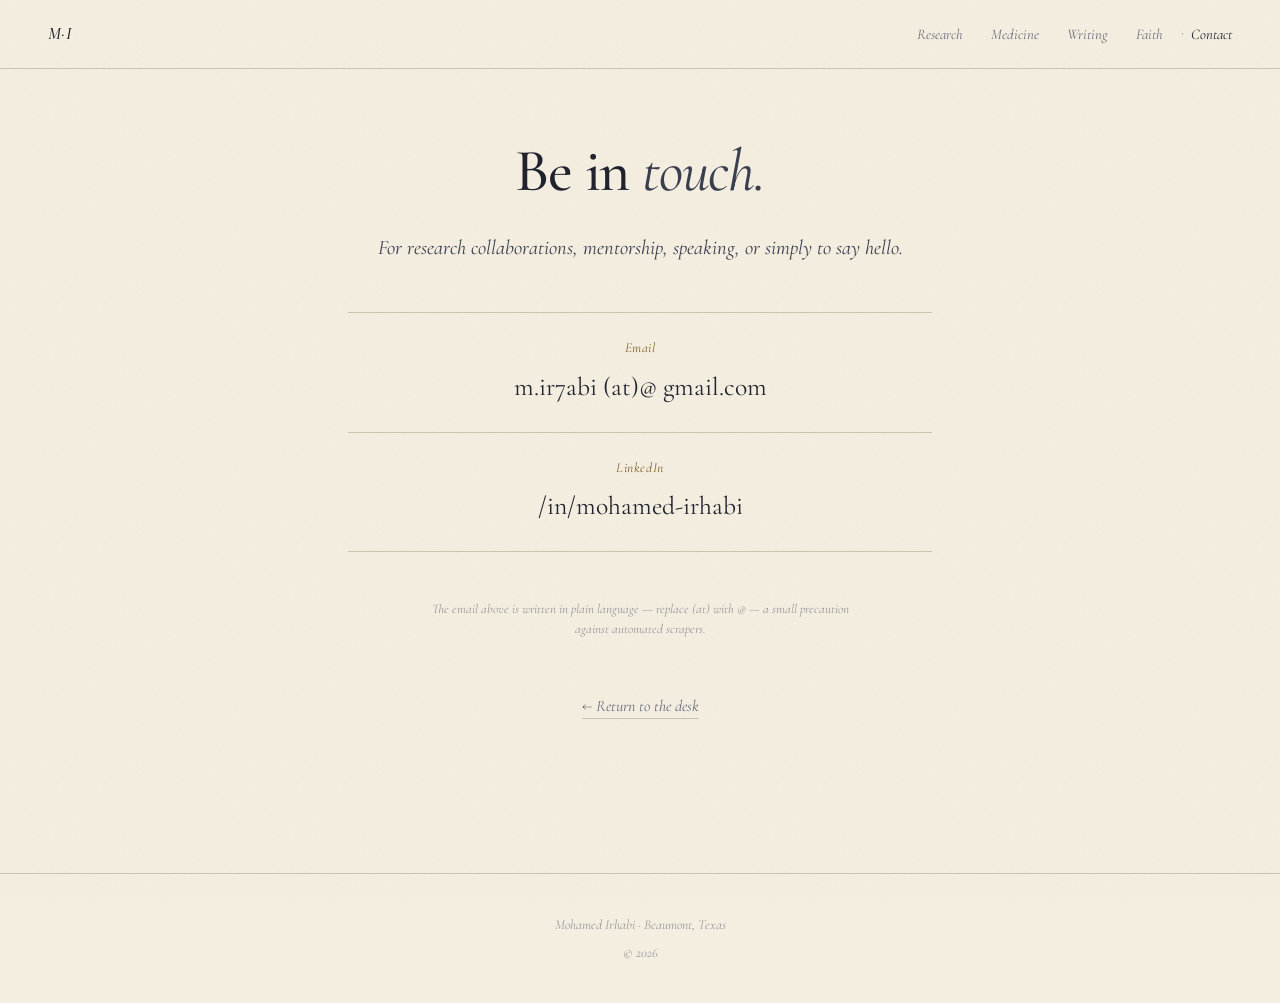
==== contact.html @ 56d87dc5 "Add files via upload" ====
<!DOCTYPE html>
<html lang="en">
<head>
  <meta charset="UTF-8" />
  <meta name="viewport" content="width=device-width, initial-scale=1.0" />
  <title>Contact — Mohamed Irhabi</title>

  <link rel="preconnect" href="https://fonts.googleapis.com">
  <link rel="preconnect" href="https://fonts.gstatic.com" crossorigin>
  <link href="https://fonts.googleapis.com/css2?family=Cormorant+Garamond:ital,wght@0,300;0,400;0,500;0,600;1,300;1,400;1,500&family=Inter+Tight:wght@300;400;500&display=swap" rel="stylesheet">

  <link rel="stylesheet" href="styles.css" />
</head>
<body class="page-interior">

  <div class="grain" aria-hidden="true"></div>

  <header class="masthead">
    <a href="index.html" class="masthead__brand">M·I</a>
    <nav>
      <ul class="masthead__nav">
        <li><a href="research.html">Research</a></li>
        <li><a href="medicine.html">Medicine</a></li>
        <li><a href="writing.html">Writing</a></li>
        <li><a href="faith.html">Faith</a></li>
        <li><a href="contact.html" class="is-current">Contact</a></li>
      </ul>
    </nav>
  </header>

  <main class="spread contact-spread">

    <div class="spread__head">
      <h1 class="spread__title">Be in <em>touch.</em></h1>
    </div>

    <p class="spread__lead">
      For research collaborations, mentorship, speaking, or simply to say hello.
    </p>

    <ul class="contact__items">
      <li>
        <span class="label">Email</span>
        <span class="value">m.ir7abi <span aria-hidden="true">(at)</span><span class="visually-hidden">@</span> gmail.com</span>
      </li>
      <li>
        <a href="https://www.linkedin.com/in/mohamed-irhabi/" target="_blank" rel="noopener">
          <span class="label">LinkedIn</span>
          <span class="value">/in/mohamed-irhabi</span>
        </a>
      </li>
    </ul>

    <p class="contact__note">
      The email above is written in plain language &mdash; replace <em>(at)</em> with <em>@</em> &mdash; a small precaution against automated scrapers.
    </p>

    <p class="return"><a href="index.html">← Return to the desk</a></p>

  </main>

  <footer class="colophon">
    <p>Mohamed Irhabi · Beaumont, Texas</p>
    <p>&copy; <span id="year"></span></p>
  </footer>

  <script src="script.js"></script>
</body>
</html>
---- styles.css ----
/* =========================================================
   MOHAMED IRHABI — PERSONAL SITE
   "The Reading Room" — manuscript-page aesthetic
   ========================================================= */

:root {
  --paper:        #f4eee0;   /* warm cream */
  --paper-deep:   #ece4d2;
  --paper-soft:   #faf6ec;
  --ink:          #20232e;   /* deep ink, never pure black */
  --ink-soft:     #3a3f4f;
  --ink-mute:     #6a6e7c;
  --ink-light:    #98989e;
  --gold:         #a78435;   /* aged-gold accent */
  --gold-deep:    #806328;
  --rule:         #cdc4ae;

  --serif: "Cormorant Garamond", "Iowan Old Style", Georgia, serif;
  --sans:  "Inter Tight", -apple-system, BlinkMacSystemFont, sans-serif;

  --gutter: clamp(1.25rem, 4vw, 3rem);
  --max:    1240px;
}

* { box-sizing: border-box; margin: 0; padding: 0; }
html { scroll-behavior: smooth; }

body {
  font-family: var(--sans);
  font-weight: 400;
  background: var(--paper);
  color: var(--ink);
  line-height: 1.6;
  -webkit-font-smoothing: antialiased;
  -moz-osx-font-smoothing: grayscale;
  min-height: 100vh;
  overflow-x: hidden;
}

/* Subtle grain — gives the cream paper a real-paper texture */
.grain {
  position: fixed;
  inset: 0;
  pointer-events: none;
  z-index: 1000;
  opacity: 0.07;
  mix-blend-mode: multiply;
  background-image: url("data:image/svg+xml;utf8,<svg xmlns='http://www.w3.org/2000/svg' width='240' height='240'><filter id='n'><feTurbulence baseFrequency='0.85' numOctaves='2' stitchTiles='stitch'/></filter><rect width='240' height='240' filter='url(%23n)' opacity='0.55'/></svg>");
}

::selection {
  background: var(--gold);
  color: var(--paper-soft);
}

/* =========================================================
   LANDING PAGE — THE DESK
   ========================================================= */

.page-landing {
  display: flex;
  align-items: center;
  justify-content: center;
}

.desk {
  width: 100%;
  min-height: 100vh;
  max-width: var(--max);
  padding: clamp(2rem, 5vh, 4rem) var(--gutter);
  display: grid;
  grid-template-rows: auto 1fr auto;
  gap: clamp(2rem, 5vh, 4rem);
  position: relative;
}

/* Decorative corner ornaments — like an engraving border */
.desk::before,
.desk::after {
  content: "";
  position: absolute;
  width: 40px;
  height: 40px;
  border: 1px solid var(--rule);
  pointer-events: none;
}
.desk::before {
  top: 1.5rem; left: 1.5rem;
  border-right: none; border-bottom: none;
}
.desk::after {
  bottom: 1.5rem; right: 1.5rem;
  border-left: none; border-top: none;
}

/* Plaque (top inscription) */
.plaque {
  text-align: center;
  animation: fadeUp 1s 0.1s both;
}

.plaque__name {
  font-family: var(--serif);
  font-weight: 400;
  font-size: clamp(2.5rem, 6vw, 4.5rem);
  line-height: 1;
  letter-spacing: -0.015em;
  color: var(--ink);
  display: inline-flex;
  flex-wrap: wrap;
  gap: 0.4em;
  justify-content: center;
}

.plaque__italic {
  font-style: italic;
  color: var(--ink-soft);
}

.plaque__sub {
  margin-top: 1rem;
  font-family: var(--serif);
  font-style: italic;
  font-size: clamp(0.95rem, 1.2vw, 1.05rem);
  color: var(--ink-mute);
  letter-spacing: 0.02em;
}

/* Objects grid */
.objects {
  display: grid;
  grid-template-columns: repeat(2, 1fr);
  gap: clamp(1.5rem, 4vw, 3rem);
  align-items: center;
  align-content: center;
  justify-items: center;
  max-width: 900px;
  margin: 0 auto;
  width: 100%;
}

@media (min-width: 900px) {
  .objects {
    grid-template-columns: repeat(4, 1fr);
    gap: clamp(1rem, 3vw, 2.5rem);
  }
}

.object {
  display: flex;
  flex-direction: column;
  align-items: center;
  gap: 1rem;
  padding: 1.25rem 0.5rem;
  text-decoration: none;
  color: var(--ink-soft);
  position: relative;
  transition: transform 0.5s cubic-bezier(0.2, 0.7, 0.2, 1), color 0.4s ease;
  cursor: pointer;
  width: 100%;
  max-width: 220px;
  animation: fadeUp 1s both;
}

/* Stagger object reveals */
.object:nth-child(1) { animation-delay: 0.3s; }
.object:nth-child(2) { animation-delay: 0.5s; }
.object:nth-child(3) { animation-delay: 0.7s; }
.object:nth-child(4) { animation-delay: 0.9s; }

/* SVG sizing */
.object svg {
  width: 100%;
  max-width: 160px;
  height: auto;
  aspect-ratio: 1;
  color: var(--ink-soft);
  transition: color 0.4s ease, transform 0.6s cubic-bezier(0.2, 0.7, 0.2, 1);
}

/* Hover state — lifts gently, ink darkens, label saturates */
.object:hover {
  color: var(--ink);
  transform: translateY(-6px);
}

.object:hover svg {
  color: var(--gold-deep);
}

/* Slight tilt rotation on each object — lived-in feel */
.object--stethoscope svg { transform: rotate(-4deg); }
.object--microscope svg  { transform: rotate( 2deg); }
.object--journal svg     { transform: rotate(-1deg); }
.object--beads svg       { transform: rotate( 3deg); }

.object:hover svg {
  transform: rotate(0deg) scale(1.04);
}

/* Label */
.object__label {
  display: flex;
  flex-direction: column;
  align-items: center;
  gap: 0.35rem;
  text-align: center;
}

.object__roman {
  font-family: var(--serif);
  font-style: italic;
  font-size: 0.78rem;
  color: var(--gold-deep);
  letter-spacing: 0.08em;
  opacity: 0.75;
  transition: opacity 0.3s ease;
}

.object__name {
  font-family: var(--serif);
  font-weight: 500;
  font-size: clamp(0.95rem, 1.15vw, 1.1rem);
  letter-spacing: 0.02em;
  position: relative;
  padding-bottom: 4px;
  white-space: nowrap;
}

.object__name::after {
  content: "";
  position: absolute;
  bottom: 0;
  left: 50%;
  width: 0;
  height: 1px;
  background: var(--gold);
  transition: width 0.4s ease, left 0.4s ease;
}

.object:hover .object__name::after {
  width: 80%;
  left: 10%;
}

.object:hover .object__roman { opacity: 1; }

/* Instruction footer */
.instruction {
  text-align: center;
  font-family: var(--serif);
  font-style: italic;
  font-size: 0.88rem;
  color: var(--ink-light);
  letter-spacing: 0.02em;
  animation: fadeUp 1s 1.3s both;
}

@keyframes fadeUp {
  from { opacity: 0; transform: translateY(20px); }
  to   { opacity: 1; transform: translateY(0); }
}

/* =========================================================
   INTERIOR PAGES — shared styles
   ========================================================= */

.page-interior {
  padding: 0;
}

/* Header that persists on every interior page */
.masthead {
  position: sticky;
  top: 0;
  z-index: 50;
  display: flex;
  justify-content: space-between;
  align-items: center;
  padding: 1.25rem var(--gutter);
  background: color-mix(in srgb, var(--paper) 92%, transparent);
  backdrop-filter: blur(10px);
  -webkit-backdrop-filter: blur(10px);
  border-bottom: 1px solid var(--rule);
}

.masthead__brand {
  font-family: var(--serif);
  font-style: italic;
  font-size: 1.1rem;
  font-weight: 500;
  color: var(--ink);
  text-decoration: none;
  letter-spacing: 0.02em;
}

.masthead__brand:hover { color: var(--gold-deep); }

.masthead__nav {
  display: flex;
  gap: 1.75rem;
  list-style: none;
}

.masthead__nav a {
  font-family: var(--serif);
  font-style: italic;
  font-size: 0.92rem;
  color: var(--ink-mute);
  text-decoration: none;
  position: relative;
  transition: color 0.2s ease;
}

.masthead__nav a:hover,
.masthead__nav a.is-current {
  color: var(--ink);
}

.masthead__nav a.is-current::before {
  content: "·";
  position: absolute;
  left: -10px;
  color: var(--gold);
}

@media (max-width: 700px) {
  .masthead__nav {
    gap: 0.85rem;
  }
  .masthead__nav a { font-size: 0.82rem; }
}

/* Section wrapper */
.spread {
  max-width: 880px;
  margin: 0 auto;
  padding: clamp(3rem, 8vh, 6rem) var(--gutter) clamp(4rem, 10vh, 7rem);
}

.spread__head {
  margin-bottom: clamp(2.5rem, 5vh, 4rem);
  padding-bottom: 1.5rem;
  border-bottom: 1px solid var(--rule);
  display: flex;
  align-items: baseline;
  gap: 1rem;
  flex-wrap: wrap;
}

.spread__roman {
  font-family: var(--serif);
  font-style: italic;
  font-size: 1.1rem;
  color: var(--gold-deep);
}

.spread__title {
  font-family: var(--serif);
  font-weight: 500;
  font-size: clamp(2.25rem, 5vw, 3.75rem);
  line-height: 1;
  letter-spacing: -0.02em;
}

.spread__title em {
  font-weight: 400;
  font-style: italic;
  color: var(--ink-soft);
}

.spread__lead {
  font-family: var(--serif);
  font-style: italic;
  font-size: clamp(1.1rem, 1.6vw, 1.35rem);
  line-height: 1.5;
  color: var(--ink-soft);
  max-width: 38rem;
  margin-bottom: clamp(2.5rem, 5vh, 4rem);
}

/* Entry — the core unit on interior pages */
.entry {
  padding: 1.75rem 0;
  border-bottom: 1px solid var(--rule);
  display: grid;
  grid-template-columns: 1fr;
  gap: 0.6rem;
}

@media (min-width: 700px) {
  .entry {
    grid-template-columns: 6.5rem 1fr;
    gap: 2.5rem;
    align-items: baseline;
  }
}

.entry__year {
  font-family: var(--serif);
  font-style: italic;
  font-size: 0.95rem;
  color: var(--gold-deep);
  letter-spacing: 0.02em;
}

.entry__body h3 {
  font-family: var(--serif);
  font-weight: 500;
  font-size: clamp(1.15rem, 1.5vw, 1.4rem);
  line-height: 1.3;
  margin-bottom: 0.35rem;
}

.entry__body h3 em {
  font-style: italic;
  font-weight: 400;
}

.entry__meta {
  font-family: var(--serif);
  font-style: italic;
  font-size: 0.9rem;
  color: var(--ink-mute);
  margin-bottom: 0.5rem;
}

.entry__body p {
  font-size: 0.92rem;
  line-height: 1.6;
  color: var(--ink-soft);
}

.entry__body a {
  color: var(--gold-deep);
  text-decoration: none;
  border-bottom: 1px solid var(--rule);
  transition: border-color 0.2s ease;
}

.entry__body a:hover { border-bottom-color: var(--gold); }

.entry--featured .entry__body h3 { color: var(--gold-deep); }

/* Sub-section divider */
.spread__sub {
  margin-top: clamp(3rem, 6vh, 5rem);
  margin-bottom: 2rem;
  padding-bottom: 0.75rem;
  border-bottom: 1px solid var(--rule);
}

.spread__sub h2 {
  font-family: var(--serif);
  font-weight: 500;
  font-size: clamp(1.4rem, 2.2vw, 1.85rem);
  letter-spacing: -0.01em;
}

.spread__sub h2 em {
  font-style: italic;
  font-weight: 400;
  color: var(--ink-soft);
}

/* Pull quote */
.pullquote {
  margin: 4rem auto;
  max-width: 32rem;
  text-align: center;
  position: relative;
  padding: 1.5rem 0;
}

.pullquote::before,
.pullquote::after {
  content: "";
  position: absolute;
  left: 50%;
  width: 50px;
  height: 1px;
  background: var(--gold);
  transform: translateX(-50%);
}

.pullquote::before { top: 0; }
.pullquote::after  { bottom: 0; }

.pullquote p {
  font-family: var(--serif);
  font-style: italic;
  font-size: clamp(1.3rem, 2.4vw, 1.8rem);
  line-height: 1.35;
  color: var(--ink);
}

.pullquote cite {
  font-family: var(--serif);
  font-style: italic;
  font-size: 0.85rem;
  color: var(--ink-mute);
  margin-top: 0.75rem;
  display: inline-block;
}

/* List of links (press, pubs etc.) */
.list-clean {
  list-style: none;
  border-top: 1px solid var(--rule);
}

.list-clean li {
  border-bottom: 1px solid var(--rule);
}

.list-clean a {
  display: grid;
  grid-template-columns: 1fr;
  gap: 0.4rem;
  padding: 1.25rem 0.5rem;
  text-decoration: none;
  color: var(--ink);
  transition: padding 0.3s ease, background 0.2s ease;
  position: relative;
}

@media (min-width: 700px) {
  .list-clean a {
    grid-template-columns: 12rem 1fr 5rem;
    gap: 2rem;
    align-items: baseline;
  }
}

.list-clean a:hover {
  background: var(--paper-soft);
  padding-left: 1rem;
}

.list-clean__outlet {
  font-family: var(--serif);
  font-style: italic;
  font-size: 0.88rem;
  color: var(--gold-deep);
}

.list-clean__head {
  font-family: var(--serif);
  font-weight: 500;
  font-size: clamp(1rem, 1.3vw, 1.15rem);
  line-height: 1.35;
}

.list-clean__date {
  font-family: var(--serif);
  font-style: italic;
  font-size: 0.85rem;
  color: var(--ink-mute);
}

.list-clean a::after {
  content: "↗";
  position: absolute;
  right: 0.5rem;
  top: 1.25rem;
  color: var(--ink-light);
  transition: color 0.2s ease, transform 0.2s ease;
}

@media (min-width: 700px) {
  .list-clean a::after {
    position: static;
    margin-left: auto;
  }
}

.list-clean a:hover::after {
  color: var(--gold);
  transform: translate(2px, -2px);
}

/* Back-to-desk link */
.return {
  margin-top: clamp(3rem, 6vh, 5rem);
  text-align: center;
  font-family: var(--serif);
  font-style: italic;
  font-size: 1rem;
}

.return a {
  color: var(--ink-mute);
  text-decoration: none;
  border-bottom: 1px solid var(--rule);
  padding-bottom: 2px;
  transition: color 0.2s ease, border-color 0.2s ease;
}

.return a:hover {
  color: var(--gold-deep);
  border-bottom-color: var(--gold);
}

/* Page foot inscription */
.colophon {
  text-align: center;
  padding: 2.5rem var(--gutter);
  border-top: 1px solid var(--rule);
  font-family: var(--serif);
  font-style: italic;
  font-size: 0.85rem;
  color: var(--ink-light);
  margin-top: 4rem;
}

.colophon p + p { margin-top: 0.35rem; }

/* =========================================================
   CONTACT PAGE — special layout
   ========================================================= */

.contact-spread {
  max-width: 680px;
  text-align: center;
}

.contact-spread .spread__head {
  justify-content: center;
  border-bottom: none;
  padding-bottom: 0;
  margin-bottom: 2rem;
}

.contact__items {
  list-style: none;
  margin-top: 3rem;
  border-top: 1px solid var(--rule);
}

.contact__items li {
  border-bottom: 1px solid var(--rule);
  padding: 1.5rem 0;
}

.contact__items .label {
  display: block;
  font-family: var(--serif);
  font-style: italic;
  font-size: 0.85rem;
  color: var(--gold-deep);
  margin-bottom: 0.5rem;
  letter-spacing: 0.04em;
}

.contact__items .value {
  font-family: var(--serif);
  font-size: clamp(1.2rem, 2vw, 1.6rem);
  color: var(--ink);
}

.contact__items a {
  color: inherit;
  text-decoration: none;
  border-bottom: 1px solid transparent;
  transition: border-color 0.2s ease, color 0.2s ease;
}

.contact__items a:hover {
  color: var(--gold-deep);
  border-bottom-color: var(--gold);
}

.contact__note {
  margin-top: 3rem;
  font-family: var(--serif);
  font-style: italic;
  font-size: 0.82rem;
  color: var(--ink-light);
  line-height: 1.5;
  max-width: 28rem;
  margin-left: auto;
  margin-right: auto;
}

/* Reduce motion */
@media (prefers-reduced-motion: reduce) {
  *, *::before, *::after {
    animation-duration: 0.01ms !important;
    transition-duration: 0.01ms !important;
  }
  html { scroll-behavior: auto; }
}
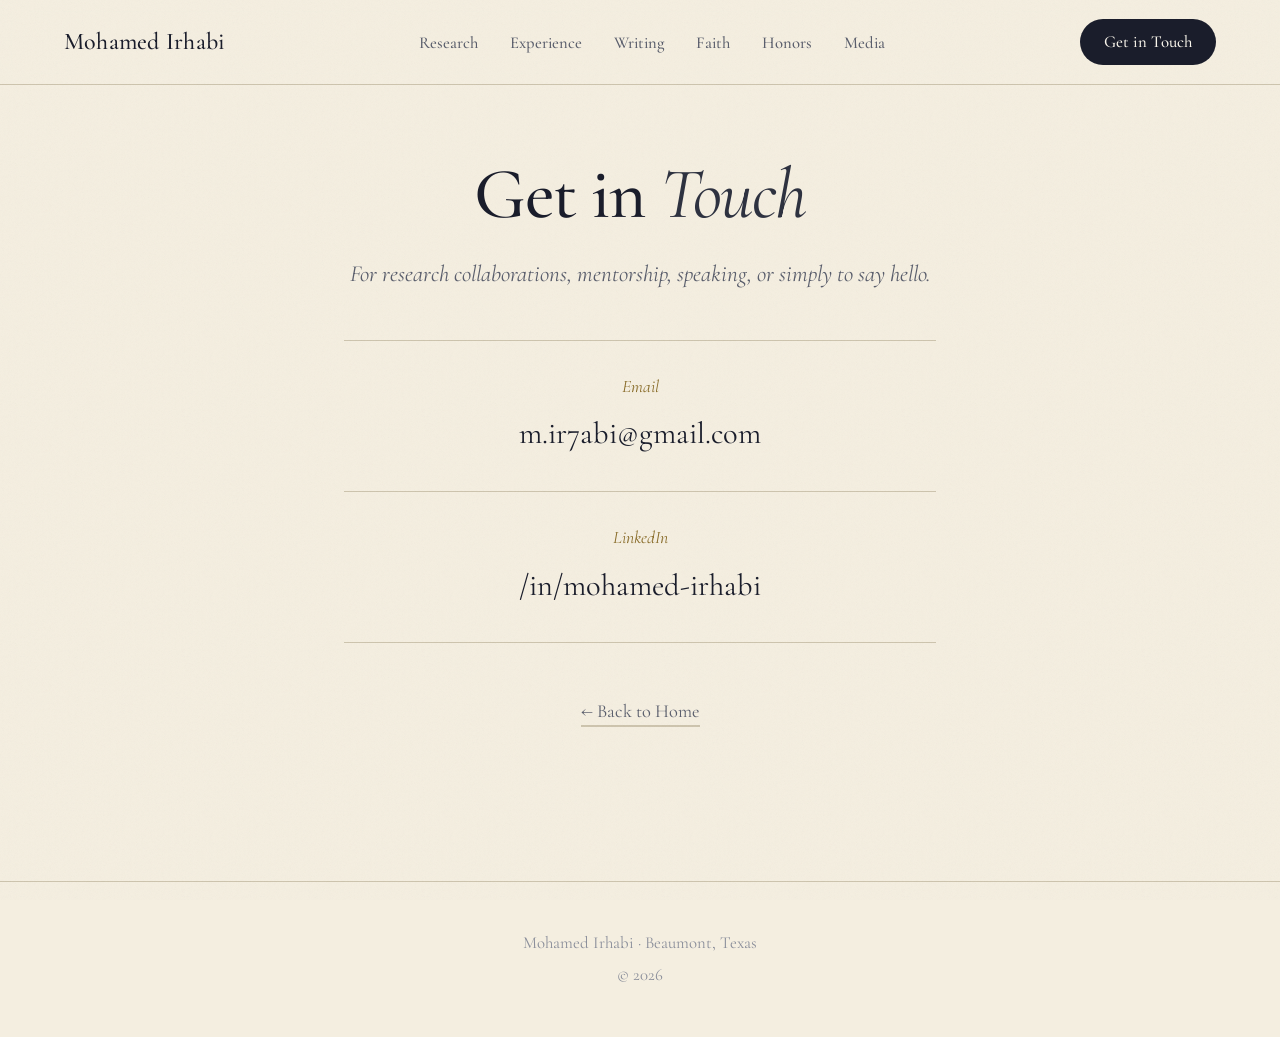
==== commit 0bc25f2d: "Add files via upload" ====
--- a/contact.html
+++ b/contact.html
@@ -1,37 +1,43 @@
 <!DOCTYPE html>
 <html lang="en">
 <head>
+  <!-- Google tag (gtag.js) -->
+  <script async src="https://www.googletagmanager.com/gtag/js?id=G-EGNEGYCS93"></script>
+  <script>
+    window.dataLayer = window.dataLayer || [];
+    function gtag(){dataLayer.push(arguments);}
+    gtag('js', new Date());
+    gtag('config', 'G-EGNEGYCS93');
+  </script>
   <meta charset="UTF-8" />
   <meta name="viewport" content="width=device-width, initial-scale=1.0" />
   <title>Contact — Mohamed Irhabi</title>
-
   <link rel="preconnect" href="https://fonts.googleapis.com">
   <link rel="preconnect" href="https://fonts.gstatic.com" crossorigin>
   <link href="https://fonts.googleapis.com/css2?family=Cormorant+Garamond:ital,wght@0,300;0,400;0,500;0,600;1,300;1,400;1,500&family=Inter+Tight:wght@300;400;500&display=swap" rel="stylesheet">
-
   <link rel="stylesheet" href="styles.css" />
 </head>
 <body class="page-interior">
-
   <div class="grain" aria-hidden="true"></div>
 
   <header class="masthead">
-    <a href="index.html" class="masthead__brand">M·I</a>
+    <a href="index.html" class="masthead__brand">Mohamed Irhabi</a>
     <nav>
       <ul class="masthead__nav">
         <li><a href="research.html">Research</a></li>
-        <li><a href="medicine.html">Medicine</a></li>
+        <li><a href="medicine.html">Experience</a></li>
         <li><a href="writing.html">Writing</a></li>
         <li><a href="faith.html">Faith</a></li>
-        <li><a href="contact.html" class="is-current">Contact</a></li>
+        <li><a href="honors.html">Honors</a></li>
+        <li><a href="media.html">Media</a></li>
       </ul>
     </nav>
+    <a href="contact.html" class="masthead__cta is-current">Get in Touch</a>
   </header>
 
   <main class="spread contact-spread">
-
     <div class="spread__head">
-      <h1 class="spread__title">Be in <em>touch.</em></h1>
+      <h1 class="spread__title">Get in <em>Touch</em></h1>
     </div>
 
     <p class="spread__lead">
@@ -40,8 +46,10 @@
 
     <ul class="contact__items">
       <li>
-        <span class="label">Email</span>
-        <span class="value">m.ir7abi <span aria-hidden="true">(at)</span><span class="visually-hidden">@</span> gmail.com</span>
+        <a href="mailto:m.ir7abi@gmail.com">
+          <span class="label">Email</span>
+          <span class="value">m.ir7abi@gmail.com</span>
+        </a>
       </li>
       <li>
         <a href="https://www.linkedin.com/in/mohamed-irhabi/" target="_blank" rel="noopener">
@@ -51,19 +59,13 @@
       </li>
     </ul>
 
-    <p class="contact__note">
-      The email above is written in plain language &mdash; replace <em>(at)</em> with <em>@</em> &mdash; a small precaution against automated scrapers.
-    </p>
-
-    <p class="return"><a href="index.html">← Return to the desk</a></p>
-
+    <p class="return"><a href="index.html">← Back to Home</a></p>
   </main>
 
   <footer class="colophon">
     <p>Mohamed Irhabi · Beaumont, Texas</p>
     <p>&copy; <span id="year"></span></p>
   </footer>
-
   <script src="script.js"></script>
 </body>
 </html>
--- a/styles.css
+++ b/styles.css
@@ -1,28 +1,28 @@
 /* =========================================================
-   MOHAMED IRHABI — PERSONAL SITE
-   "The Reading Room" — manuscript-page aesthetic
+   MOHAMED IRHABI — PERSONAL SITE (REDESIGN)
+   Warm manuscript aesthetic — bolder, bigger, interactive
    ========================================================= */
 
 :root {
-  --paper:        #f4eee0;   /* warm cream */
+  --paper:        #f4eee0;
   --paper-deep:   #ece4d2;
   --paper-soft:   #faf6ec;
-  --ink:          #20232e;   /* deep ink, never pure black */
-  --ink-soft:     #3a3f4f;
-  --ink-mute:     #6a6e7c;
-  --ink-light:    #98989e;
-  --gold:         #a78435;   /* aged-gold accent */
-  --gold-deep:    #806328;
+  --ink:          #1a1d2b;
+  --ink-soft:     #2e3240;
+  --ink-mute:     #5a5e6c;
+  --ink-light:    #8a8e9a;
+  --gold:         #a78435;
+  --gold-deep:    #8a6d2a;
+  --gold-glow:    rgba(167, 132, 53, 0.12);
   --rule:         #cdc4ae;
 
-  --serif: "Cormorant Garamond", "Iowan Old Style", Georgia, serif;
-  --sans:  "Inter Tight", -apple-system, BlinkMacSystemFont, sans-serif;
-
-  --gutter: clamp(1.25rem, 4vw, 3rem);
-  --max:    1240px;
-}
-
-* { box-sizing: border-box; margin: 0; padding: 0; }
+  --serif: "Cormorant Garamond", Georgia, serif;
+  --sans:  "Inter Tight", -apple-system, sans-serif;
+  --gutter: clamp(1.5rem, 5vw, 4rem);
+  --max: 1280px;
+}
+
+*, *::before, *::after { box-sizing: border-box; margin: 0; padding: 0; }
 html { scroll-behavior: smooth; }
 
 body {
@@ -32,401 +32,497 @@
   color: var(--ink);
   line-height: 1.6;
   -webkit-font-smoothing: antialiased;
-  -moz-osx-font-smoothing: grayscale;
   min-height: 100vh;
   overflow-x: hidden;
-}
-
-/* Subtle grain — gives the cream paper a real-paper texture */
+  font-size: 18px;
+}
+
 .grain {
-  position: fixed;
-  inset: 0;
+  position: fixed; inset: 0;
+  pointer-events: none; z-index: 1000;
+  opacity: 0.06; mix-blend-mode: multiply;
+  background-image: url("data:image/svg+xml;utf8,<svg xmlns='http://www.w3.org/2000/svg' width='240' height='240'><filter id='n'><feTurbulence baseFrequency='0.85' numOctaves='2' stitchTiles='stitch'/></filter><rect width='240' height='240' filter='url(%23n)' opacity='0.55'/></svg>");
+}
+
+::selection { background: var(--gold); color: var(--paper-soft); }
+img { display: block; max-width: 100%; }
+
+/* ── MASTHEAD ── */
+.masthead {
+  position: sticky; top: 0; z-index: 50;
+  display: flex; justify-content: space-between; align-items: center;
+  padding: 1.2rem var(--gutter);
+  background: color-mix(in srgb, var(--paper) 92%, transparent);
+  backdrop-filter: blur(12px);
+  -webkit-backdrop-filter: blur(12px);
+  border-bottom: 1px solid var(--rule);
+}
+
+.masthead__brand {
+  font-family: var(--serif);
+  font-weight: 500;
+  font-size: clamp(1.2rem, 2vw, 1.5rem);
+  color: var(--ink);
+  text-decoration: none;
+  letter-spacing: 0.01em;
+}
+.masthead__brand:hover { color: var(--gold-deep); }
+
+.masthead__nav {
+  display: flex; gap: clamp(1rem, 2.5vw, 2rem);
+  list-style: none; align-items: center;
+}
+
+.masthead__nav a {
+  font-family: var(--serif);
+  font-size: clamp(1rem, 1.3vw, 1.2rem);
+  font-weight: 500;
+  color: var(--ink-mute);
+  text-decoration: none;
+  transition: color 0.25s;
+  position: relative;
+}
+.masthead__nav a:hover, .masthead__nav a.is-current { color: var(--ink); }
+.masthead__nav a.is-current::after {
+  content: ""; position: absolute;
+  bottom: -4px; left: 0; right: 0;
+  height: 2px; background: var(--gold); border-radius: 1px;
+}
+
+.masthead__cta {
+  font-family: var(--serif);
+  font-size: 1.05rem; font-weight: 500;
+  color: var(--paper-soft);
+  background: var(--ink);
+  padding: 0.6rem 1.5rem;
+  border-radius: 100px;
+  text-decoration: none;
+  transition: background 0.3s, transform 0.2s;
+}
+.masthead__cta:hover {
+  background: var(--gold-deep);
+  transform: translateY(-1px);
+}
+
+@media (max-width: 800px) {
+  .masthead { flex-wrap: wrap; gap: 0.75rem; }
+  .masthead__nav { gap: 0.7rem; order: 3; width: 100%; justify-content: center; }
+  .masthead__cta { font-size: 0.95rem; padding: 0.5rem 1.2rem; }
+}
+
+/* ── HERO ── */
+.hero {
+  max-width: var(--max);
+  margin: 0 auto;
+  padding: clamp(4rem, 10vh, 8rem) var(--gutter) clamp(3rem, 8vh, 6rem);
+  display: grid;
+  grid-template-columns: 1fr auto;
+  gap: clamp(2rem, 5vw, 5rem);
+  align-items: center;
+}
+
+.hero__content { animation: fadeUp 0.8s 0.1s both; }
+
+.hero__name {
+  font-family: var(--serif);
+  font-weight: 500;
+  font-size: clamp(3.5rem, 8vw, 6.5rem);
+  line-height: 1.05;
+  letter-spacing: -0.025em;
+  color: var(--ink);
+}
+.hero__name em {
+  font-style: italic;
+  font-weight: 400;
+  color: var(--ink-soft);
+}
+
+.hero__tagline {
+  margin-top: 1.5rem;
+  font-family: var(--serif);
+  font-size: clamp(1.3rem, 2.2vw, 1.8rem);
+  font-weight: 400;
+  font-style: italic;
+  color: var(--ink-mute);
+  letter-spacing: 0.01em;
+}
+
+.hero__cta {
+  display: inline-flex; align-items: center; gap: 0.6rem;
+  margin-top: 2.5rem;
+  font-family: var(--serif);
+  font-size: clamp(1.15rem, 1.5vw, 1.35rem);
+  font-weight: 500;
+  color: var(--gold-deep);
+  text-decoration: none;
+  border-bottom: 2px solid var(--gold);
+  padding-bottom: 4px;
+  transition: color 0.25s, border-color 0.25s, gap 0.3s;
+}
+.hero__cta:hover {
+  color: var(--ink);
+  border-color: var(--ink);
+  gap: 1rem;
+}
+.hero__cta svg { transition: transform 0.3s; }
+.hero__cta:hover svg { transform: translateX(4px); }
+
+.hero__portrait {
+  width: clamp(200px, 22vw, 320px);
+  height: clamp(200px, 22vw, 320px);
+  border-radius: 50%;
+  overflow: hidden;
+  border: 4px solid var(--rule);
+  box-shadow: 0 20px 60px rgba(0,0,0,0.08);
+  animation: fadeUp 0.8s 0.3s both;
+}
+.hero__portrait img {
+  width: 100%; height: 100%;
+  object-fit: cover; object-position: center 15%;
+}
+
+@media (max-width: 700px) {
+  .hero {
+    grid-template-columns: 1fr;
+    text-align: center;
+    gap: 2rem;
+  }
+  .hero__portrait {
+    margin: 0 auto;
+    order: -1;
+    width: 180px; height: 180px;
+  }
+  .hero__cta { margin: 2rem auto 0; }
+}
+
+/* ── SECTION CARDS ── */
+.sections {
+  max-width: var(--max);
+  margin: 0 auto;
+  padding: 0 var(--gutter) clamp(3rem, 8vh, 6rem);
+}
+
+.sections__label {
+  font-family: var(--serif);
+  font-style: italic;
+  font-size: clamp(1.05rem, 1.3vw, 1.2rem);
+  color: var(--ink-light);
+  text-align: center;
+  margin-bottom: 2.5rem;
+  letter-spacing: 0.03em;
+}
+
+.sections__grid {
+  display: grid;
+  grid-template-columns: repeat(3, 1fr);
+  gap: clamp(1rem, 2.5vw, 2rem);
+}
+
+@media (max-width: 900px) { .sections__grid { grid-template-columns: repeat(2, 1fr); } }
+@media (max-width: 550px) { .sections__grid { grid-template-columns: 1fr; } }
+
+.card {
+  display: flex; flex-direction: column;
+  align-items: center; gap: 1.25rem;
+  padding: clamp(2rem, 3vw, 3rem) 1.5rem;
+  text-decoration: none; color: var(--ink);
+  background: var(--paper-soft);
+  border: 1px solid var(--rule);
+  border-radius: 12px;
+  position: relative;
+  transition: transform 0.45s cubic-bezier(0.2,0.7,0.2,1),
+              box-shadow 0.45s ease,
+              border-color 0.3s ease;
+  cursor: pointer;
+  overflow: hidden;
+}
+
+.card::before {
+  content: "";
+  position: absolute; inset: 0;
+  border-radius: 12px;
+  box-shadow: inset 0 0 0 2px var(--gold);
+  opacity: 0;
+  transition: opacity 0.35s ease;
   pointer-events: none;
-  z-index: 1000;
-  opacity: 0.07;
-  mix-blend-mode: multiply;
-  background-image: url("data:image/svg+xml;utf8,<svg xmlns='http://www.w3.org/2000/svg' width='240' height='240'><filter id='n'><feTurbulence baseFrequency='0.85' numOctaves='2' stitchTiles='stitch'/></filter><rect width='240' height='240' filter='url(%23n)' opacity='0.55'/></svg>");
-}
-
-::selection {
-  background: var(--gold);
-  color: var(--paper-soft);
-}
-
-/* =========================================================
-   LANDING PAGE — THE DESK
-   ========================================================= */
-
-.page-landing {
-  display: flex;
-  align-items: center;
-  justify-content: center;
-}
-
-.desk {
-  width: 100%;
-  min-height: 100vh;
-  max-width: var(--max);
-  padding: clamp(2rem, 5vh, 4rem) var(--gutter);
-  display: grid;
-  grid-template-rows: auto 1fr auto;
-  gap: clamp(2rem, 5vh, 4rem);
-  position: relative;
-}
-
-/* Decorative corner ornaments — like an engraving border */
-.desk::before,
-.desk::after {
-  content: "";
-  position: absolute;
-  width: 40px;
-  height: 40px;
-  border: 1px solid var(--rule);
-  pointer-events: none;
-}
-.desk::before {
-  top: 1.5rem; left: 1.5rem;
-  border-right: none; border-bottom: none;
-}
-.desk::after {
-  bottom: 1.5rem; right: 1.5rem;
-  border-left: none; border-top: none;
-}
-
-/* Plaque (top inscription) */
-.plaque {
+}
+
+.card:hover {
+  transform: translateY(-6px);
+  box-shadow: 0 16px 48px var(--gold-glow), 0 4px 12px rgba(0,0,0,0.04);
+  border-color: var(--gold);
+}
+.card:hover::before { opacity: 1; }
+
+.card__icon {
+  width: clamp(80px, 10vw, 110px);
+  height: clamp(80px, 10vw, 110px);
+  color: var(--ink-soft);
+  transition: color 0.35s, transform 0.5s cubic-bezier(0.2,0.7,0.2,1);
+}
+.card:hover .card__icon {
+  color: var(--gold-deep);
+  transform: scale(1.06);
+}
+
+.card__label {
+  font-family: var(--serif);
+  font-weight: 800;
+  font-size: clamp(1.25rem, 1.8vw, 1.5rem);
   text-align: center;
-  animation: fadeUp 1s 0.1s both;
-}
-
-.plaque__name {
-  font-family: var(--serif);
-  font-weight: 400;
-  font-size: clamp(2.5rem, 6vw, 4.5rem);
-  line-height: 1;
-  letter-spacing: -0.015em;
-  color: var(--ink);
-  display: inline-flex;
-  flex-wrap: wrap;
-  gap: 0.4em;
-  justify-content: center;
-}
-
-.plaque__italic {
-  font-style: italic;
-  color: var(--ink-soft);
-}
-
-.plaque__sub {
-  margin-top: 1rem;
+  letter-spacing: 0.01em;
+}
+
+.card__desc {
   font-family: var(--serif);
   font-style: italic;
   font-size: clamp(0.95rem, 1.2vw, 1.05rem);
   color: var(--ink-mute);
-  letter-spacing: 0.02em;
-}
-
-/* Objects grid */
-.objects {
-  display: grid;
-  grid-template-columns: repeat(2, 1fr);
-  gap: clamp(1.5rem, 4vw, 3rem);
-  align-items: center;
-  align-content: center;
-  justify-items: center;
-  max-width: 900px;
-  margin: 0 auto;
-  width: 100%;
-}
-
-@media (min-width: 900px) {
-  .objects {
-    grid-template-columns: repeat(4, 1fr);
-    gap: clamp(1rem, 3vw, 2.5rem);
-  }
-}
-
-.object {
+  text-align: center;
+  line-height: 1.45;
+}
+
+/* ── SVG HOVER ANIMATIONS ── */
+
+/* Research — bubbles float up */
+.card--research .bubble {
+  opacity: 0;
+  transition: opacity 0.3s;
+}
+.card--research:hover .bubble { opacity: 1; }
+.card--research:hover .bubble:nth-child(1) { animation: floatUp 1.8s 0s ease-in-out infinite; }
+.card--research:hover .bubble:nth-child(2) { animation: floatUp 1.8s 0.3s ease-in-out infinite; }
+.card--research:hover .bubble:nth-child(3) { animation: floatUp 1.8s 0.6s ease-in-out infinite; }
+.card--research:hover .bubble:nth-child(4) { animation: floatUp 1.8s 0.9s ease-in-out infinite; }
+
+@keyframes floatUp {
+  0%   { transform: translateY(0) scale(1); opacity: 0.7; }
+  100% { transform: translateY(-35px) scale(0.4); opacity: 0; }
+}
+
+/* Medicine — heartbeat pulse */
+.card--medicine .pulse-wave {
+  stroke-dasharray: 120;
+  stroke-dashoffset: 120;
+}
+.card--medicine:hover .pulse-wave {
+  animation: drawPulse 1.2s ease-in-out infinite;
+}
+@keyframes drawPulse {
+  0%   { stroke-dashoffset: 120; }
+  100% { stroke-dashoffset: 0; }
+}
+
+/* Writing — pen draws a line */
+.card--writing .pen-stroke {
+  stroke-dasharray: 80;
+  stroke-dashoffset: 80;
+  transition: stroke-dashoffset 0.6s ease;
+}
+.card--writing:hover .pen-stroke {
+  stroke-dashoffset: 0;
+}
+.card--writing:hover .pen-tip {
+  animation: penMove 1.5s ease-in-out infinite;
+}
+@keyframes penMove {
+  0%, 100% { transform: translate(0, 0); }
+  50% { transform: translate(8px, -3px); }
+}
+
+/* Faith — beads glow in sequence */
+.card--faith .bead {
+  transition: fill 0.3s, filter 0.3s;
+}
+.card--faith:hover .bead:nth-child(odd) {
+  animation: beadGlow 1.4s 0s ease-in-out infinite alternate;
+}
+.card--faith:hover .bead:nth-child(even) {
+  animation: beadGlow 1.4s 0.3s ease-in-out infinite alternate;
+}
+@keyframes beadGlow {
+  0%   { filter: brightness(1); }
+  100% { filter: brightness(1.5) drop-shadow(0 0 4px var(--gold)); }
+}
+
+/* Honors — medal shine */
+.card--honors .shine-ray {
+  opacity: 0;
+  transform-origin: center;
+}
+.card--honors:hover .shine-ray {
+  animation: shinePulse 1.5s ease-in-out infinite;
+}
+@keyframes shinePulse {
+  0%, 100% { opacity: 0; transform: scale(0.8); }
+  50% { opacity: 0.6; transform: scale(1.1); }
+}
+
+/* Media — flash effect */
+.card--media .flash-circle {
+  opacity: 0;
+  transform-origin: center;
+}
+.card--media:hover .flash-circle {
+  animation: cameraFlash 2s ease-in-out infinite;
+}
+@keyframes cameraFlash {
+  0%, 80%, 100% { opacity: 0; transform: scale(0.5); }
+  85% { opacity: 0.7; transform: scale(1.4); }
+  90% { opacity: 0; transform: scale(1.6); }
+}
+
+/* ── PHOTO GALLERY ── */
+.gallery {
+  padding: clamp(3rem, 6vh, 5rem) 0;
+  border-top: 1px solid var(--rule);
+  border-bottom: 1px solid var(--rule);
+  overflow: hidden;
+}
+
+.gallery__label {
+  font-family: var(--serif);
+  font-style: italic;
+  font-size: clamp(1.05rem, 1.3vw, 1.2rem);
+  color: var(--ink-light);
+  text-align: center;
+  margin-bottom: 2rem;
+}
+
+.gallery__track {
   display: flex;
-  flex-direction: column;
-  align-items: center;
-  gap: 1rem;
-  padding: 1.25rem 0.5rem;
-  text-decoration: none;
-  color: var(--ink-soft);
+  gap: clamp(1rem, 2vw, 1.5rem);
+  padding: 0 var(--gutter);
+  overflow-x: auto;
+  scroll-snap-type: x mandatory;
+  -webkit-overflow-scrolling: touch;
+  scrollbar-width: none;
+}
+.gallery__track::-webkit-scrollbar { display: none; }
+
+.gallery__item {
+  flex: 0 0 auto;
+  width: clamp(260px, 28vw, 360px);
+  height: clamp(200px, 22vw, 280px);
+  border-radius: 10px;
+  overflow: hidden;
+  scroll-snap-align: start;
   position: relative;
-  transition: transform 0.5s cubic-bezier(0.2, 0.7, 0.2, 1), color 0.4s ease;
-  cursor: pointer;
-  width: 100%;
-  max-width: 220px;
-  animation: fadeUp 1s both;
-}
-
-/* Stagger object reveals */
-.object:nth-child(1) { animation-delay: 0.3s; }
-.object:nth-child(2) { animation-delay: 0.5s; }
-.object:nth-child(3) { animation-delay: 0.7s; }
-.object:nth-child(4) { animation-delay: 0.9s; }
-
-/* SVG sizing */
-.object svg {
-  width: 100%;
-  max-width: 160px;
-  height: auto;
-  aspect-ratio: 1;
-  color: var(--ink-soft);
-  transition: color 0.4s ease, transform 0.6s cubic-bezier(0.2, 0.7, 0.2, 1);
-}
-
-/* Hover state — lifts gently, ink darkens, label saturates */
-.object:hover {
-  color: var(--ink);
-  transform: translateY(-6px);
-}
-
-.object:hover svg {
-  color: var(--gold-deep);
-}
-
-/* Slight tilt rotation on each object — lived-in feel */
-.object--stethoscope svg { transform: rotate(-4deg); }
-.object--microscope svg  { transform: rotate( 2deg); }
-.object--journal svg     { transform: rotate(-1deg); }
-.object--beads svg       { transform: rotate( 3deg); }
-
-.object:hover svg {
-  transform: rotate(0deg) scale(1.04);
-}
-
-/* Label */
-.object__label {
-  display: flex;
-  flex-direction: column;
-  align-items: center;
-  gap: 0.35rem;
-  text-align: center;
-}
-
-.object__roman {
-  font-family: var(--serif);
-  font-style: italic;
-  font-size: 0.78rem;
-  color: var(--gold-deep);
-  letter-spacing: 0.08em;
-  opacity: 0.75;
-  transition: opacity 0.3s ease;
-}
-
-.object__name {
-  font-family: var(--serif);
-  font-weight: 500;
-  font-size: clamp(0.95rem, 1.15vw, 1.1rem);
-  letter-spacing: 0.02em;
-  position: relative;
-  padding-bottom: 4px;
-  white-space: nowrap;
-}
-
-.object__name::after {
-  content: "";
+  border: 1px solid var(--rule);
+}
+.gallery__item img {
+  width: 100%; height: 100%;
+  object-fit: cover;
+  transition: transform 0.6s cubic-bezier(0.2,0.7,0.2,1);
+}
+.gallery__item:hover img { transform: scale(1.06); }
+
+.gallery__caption {
   position: absolute;
-  bottom: 0;
-  left: 50%;
-  width: 0;
-  height: 1px;
-  background: var(--gold);
-  transition: width 0.4s ease, left 0.4s ease;
-}
-
-.object:hover .object__name::after {
-  width: 80%;
-  left: 10%;
-}
-
-.object:hover .object__roman { opacity: 1; }
-
-/* Instruction footer */
-.instruction {
-  text-align: center;
-  font-family: var(--serif);
-  font-style: italic;
-  font-size: 0.88rem;
-  color: var(--ink-light);
-  letter-spacing: 0.02em;
-  animation: fadeUp 1s 1.3s both;
-}
-
-@keyframes fadeUp {
-  from { opacity: 0; transform: translateY(20px); }
-  to   { opacity: 1; transform: translateY(0); }
-}
-
-/* =========================================================
-   INTERIOR PAGES — shared styles
-   ========================================================= */
-
-.page-interior {
-  padding: 0;
-}
-
-/* Header that persists on every interior page */
-.masthead {
-  position: sticky;
-  top: 0;
-  z-index: 50;
-  display: flex;
-  justify-content: space-between;
-  align-items: center;
-  padding: 1.25rem var(--gutter);
-  background: color-mix(in srgb, var(--paper) 92%, transparent);
-  backdrop-filter: blur(10px);
-  -webkit-backdrop-filter: blur(10px);
-  border-bottom: 1px solid var(--rule);
-}
-
-.masthead__brand {
-  font-family: var(--serif);
-  font-style: italic;
-  font-size: 1.1rem;
-  font-weight: 500;
-  color: var(--ink);
-  text-decoration: none;
-  letter-spacing: 0.02em;
-}
-
-.masthead__brand:hover { color: var(--gold-deep); }
-
-.masthead__nav {
-  display: flex;
-  gap: 1.75rem;
-  list-style: none;
-}
-
-.masthead__nav a {
-  font-family: var(--serif);
-  font-style: italic;
-  font-size: 0.92rem;
-  color: var(--ink-mute);
-  text-decoration: none;
-  position: relative;
-  transition: color 0.2s ease;
-}
-
-.masthead__nav a:hover,
-.masthead__nav a.is-current {
-  color: var(--ink);
-}
-
-.masthead__nav a.is-current::before {
-  content: "·";
-  position: absolute;
-  left: -10px;
-  color: var(--gold);
-}
-
-@media (max-width: 700px) {
-  .masthead__nav {
-    gap: 0.85rem;
-  }
-  .masthead__nav a { font-size: 0.82rem; }
-}
-
-/* Section wrapper */
+  bottom: 0; left: 0; right: 0;
+  padding: 2rem 1rem 0.8rem;
+  background: linear-gradient(to top, rgba(0,0,0,0.55), transparent);
+  font-family: var(--serif);
+  font-size: 0.95rem;
+  color: #fff;
+  opacity: 0;
+  transition: opacity 0.35s;
+}
+.gallery__item:hover .gallery__caption { opacity: 1; }
+
+/* ── INTERIOR PAGES ── */
+.page-interior { padding: 0; }
+
 .spread {
-  max-width: 880px;
+  max-width: 920px;
   margin: 0 auto;
   padding: clamp(3rem, 8vh, 6rem) var(--gutter) clamp(4rem, 10vh, 7rem);
 }
 
 .spread__head {
-  margin-bottom: clamp(2.5rem, 5vh, 4rem);
+  margin-bottom: clamp(2rem, 5vh, 3.5rem);
   padding-bottom: 1.5rem;
   border-bottom: 1px solid var(--rule);
-  display: flex;
-  align-items: baseline;
-  gap: 1rem;
-  flex-wrap: wrap;
-}
-
-.spread__roman {
-  font-family: var(--serif);
-  font-style: italic;
-  font-size: 1.1rem;
-  color: var(--gold-deep);
 }
 
 .spread__title {
   font-family: var(--serif);
   font-weight: 500;
-  font-size: clamp(2.25rem, 5vw, 3.75rem);
-  line-height: 1;
+  font-size: clamp(2.8rem, 6vw, 4.5rem);
+  line-height: 1.05;
   letter-spacing: -0.02em;
 }
-
 .spread__title em {
-  font-weight: 400;
-  font-style: italic;
+  font-weight: 400; font-style: italic;
   color: var(--ink-soft);
 }
 
 .spread__lead {
   font-family: var(--serif);
   font-style: italic;
-  font-size: clamp(1.1rem, 1.6vw, 1.35rem);
+  font-size: clamp(1.2rem, 1.8vw, 1.5rem);
   line-height: 1.5;
-  color: var(--ink-soft);
-  max-width: 38rem;
+  color: var(--ink-mute);
+  max-width: 40rem;
   margin-bottom: clamp(2.5rem, 5vh, 4rem);
 }
 
-/* Entry — the core unit on interior pages */
+/* Featured image at top of interior pages */
+.spread__hero-img {
+  width: 100%;
+  height: clamp(200px, 30vw, 380px);
+  border-radius: 12px;
+  overflow: hidden;
+  margin-bottom: clamp(2.5rem, 5vh, 4rem);
+  border: 1px solid var(--rule);
+}
+.spread__hero-img img {
+  width: 100%; height: 100%;
+  object-fit: cover;
+}
+
+/* Entry components */
 .entry {
   padding: 1.75rem 0;
   border-bottom: 1px solid var(--rule);
   display: grid;
   grid-template-columns: 1fr;
-  gap: 0.6rem;
-}
+  gap: 0.5rem;
+  transition: background 0.2s;
+}
+.entry:hover { background: var(--paper-soft); margin: 0 -1rem; padding: 1.75rem 1rem; border-radius: 8px; }
 
 @media (min-width: 700px) {
-  .entry {
-    grid-template-columns: 6.5rem 1fr;
-    gap: 2.5rem;
-    align-items: baseline;
-  }
+  .entry { grid-template-columns: 7.5rem 1fr; gap: 2.5rem; align-items: baseline; }
+  .entry:hover { margin: 0 -1.5rem; padding: 1.75rem 1.5rem; }
 }
 
 .entry__year {
   font-family: var(--serif);
   font-style: italic;
-  font-size: 0.95rem;
+  font-size: 1.05rem;
   color: var(--gold-deep);
-  letter-spacing: 0.02em;
 }
 
 .entry__body h3 {
   font-family: var(--serif);
   font-weight: 500;
-  font-size: clamp(1.15rem, 1.5vw, 1.4rem);
+  font-size: clamp(1.25rem, 1.7vw, 1.5rem);
   line-height: 1.3;
-  margin-bottom: 0.35rem;
-}
-
-.entry__body h3 em {
-  font-style: italic;
-  font-weight: 400;
-}
+  margin-bottom: 0.3rem;
+}
+.entry__body h3 em { font-style: italic; font-weight: 400; }
 
 .entry__meta {
   font-family: var(--serif);
   font-style: italic;
-  font-size: 0.9rem;
+  font-size: 1.05rem;
   color: var(--ink-mute);
-  margin-bottom: 0.5rem;
+  margin-bottom: 0.4rem;
 }
 
 .entry__body p {
-  font-size: 0.92rem;
+  font-size: 1.05rem;
   line-height: 1.6;
   color: var(--ink-soft);
 }
@@ -435,14 +531,12 @@
   color: var(--gold-deep);
   text-decoration: none;
   border-bottom: 1px solid var(--rule);
-  transition: border-color 0.2s ease;
-}
-
+  transition: border-color 0.2s;
+}
 .entry__body a:hover { border-bottom-color: var(--gold); }
-
 .entry--featured .entry__body h3 { color: var(--gold-deep); }
 
-/* Sub-section divider */
+/* Sub-section dividers */
 .spread__sub {
   margin-top: clamp(3rem, 6vh, 5rem);
   margin-bottom: 2rem;
@@ -453,236 +547,142 @@
 .spread__sub h2 {
   font-family: var(--serif);
   font-weight: 500;
-  font-size: clamp(1.4rem, 2.2vw, 1.85rem);
-  letter-spacing: -0.01em;
-}
-
-.spread__sub h2 em {
-  font-style: italic;
-  font-weight: 400;
-  color: var(--ink-soft);
-}
+  font-size: clamp(1.6rem, 2.5vw, 2.2rem);
+}
+.spread__sub h2 em { font-style: italic; font-weight: 400; color: var(--ink-soft); }
 
 /* Pull quote */
 .pullquote {
-  margin: 4rem auto;
-  max-width: 32rem;
-  text-align: center;
-  position: relative;
-  padding: 1.5rem 0;
-}
-
-.pullquote::before,
-.pullquote::after {
-  content: "";
-  position: absolute;
-  left: 50%;
-  width: 50px;
-  height: 1px;
-  background: var(--gold);
-  transform: translateX(-50%);
-}
-
+  margin: 4rem auto; max-width: 34rem;
+  text-align: center; position: relative; padding: 1.5rem 0;
+}
+.pullquote::before, .pullquote::after {
+  content: ""; position: absolute;
+  left: 50%; width: 50px; height: 2px;
+  background: var(--gold); transform: translateX(-50%);
+}
 .pullquote::before { top: 0; }
 .pullquote::after  { bottom: 0; }
-
 .pullquote p {
-  font-family: var(--serif);
-  font-style: italic;
-  font-size: clamp(1.3rem, 2.4vw, 1.8rem);
+  font-family: var(--serif); font-style: italic;
+  font-size: clamp(1.5rem, 2.8vw, 2rem);
+  line-height: 1.35; color: var(--ink);
+}
+.pullquote cite {
+  font-family: var(--serif); font-style: italic;
+  font-size: 1rem; color: var(--ink-mute);
+  margin-top: 0.75rem; display: inline-block;
+}
+
+/* Press / Media list */
+.list-clean { list-style: none; border-top: 1px solid var(--rule); }
+.list-clean li { border-bottom: 1px solid var(--rule); }
+
+.list-clean a {
+  display: grid; grid-template-columns: 1fr;
+  gap: 0.4rem; padding: 1.4rem 1rem;
+  text-decoration: none; color: var(--ink);
+  transition: background 0.2s, padding 0.3s;
+  border-radius: 8px;
+}
+
+@media (min-width: 700px) {
+  .list-clean a { grid-template-columns: 13rem 1fr 6rem; gap: 2rem; align-items: baseline; }
+}
+
+.list-clean a:hover { background: var(--paper-soft); padding-left: 1.5rem; }
+
+.list-clean__outlet {
+  font-family: var(--serif); font-style: italic;
+  font-size: 1.05rem; color: var(--gold-deep);
+}
+.list-clean__head {
+  font-family: var(--serif); font-weight: 500;
+  font-size: clamp(1.1rem, 1.5vw, 1.3rem);
   line-height: 1.35;
+}
+.list-clean__date {
+  font-family: var(--serif); font-style: italic;
+  font-size: 1rem; color: var(--ink-mute);
+}
+
+.list-clean a::after {
+  content: "↗"; color: var(--ink-light);
+  font-size: 1.1rem;
+  transition: color 0.2s, transform 0.2s;
+}
+.list-clean a:hover::after { color: var(--gold); transform: translate(2px, -2px); }
+
+/* ── CONTACT PAGE ── */
+.contact-spread { max-width: 720px; text-align: center; }
+.contact-spread .spread__head { border-bottom: none; padding-bottom: 0; margin-bottom: 1.5rem; justify-content: center; }
+
+.contact__items {
+  list-style: none; margin-top: 3rem;
+  border-top: 1px solid var(--rule);
+}
+.contact__items li { border-bottom: 1px solid var(--rule); padding: 2rem 0; }
+
+.contact__items .label {
+  display: block; font-family: var(--serif); font-style: italic;
+  font-size: 1.1rem; color: var(--gold-deep); margin-bottom: 0.6rem;
+}
+.contact__items .value {
+  font-family: var(--serif);
+  font-size: clamp(1.4rem, 2.5vw, 1.9rem);
   color: var(--ink);
 }
-
-.pullquote cite {
-  font-family: var(--serif);
-  font-style: italic;
-  font-size: 0.85rem;
-  color: var(--ink-mute);
-  margin-top: 0.75rem;
-  display: inline-block;
-}
-
-/* List of links (press, pubs etc.) */
-.list-clean {
-  list-style: none;
-  border-top: 1px solid var(--rule);
-}
-
-.list-clean li {
-  border-bottom: 1px solid var(--rule);
-}
-
-.list-clean a {
-  display: grid;
-  grid-template-columns: 1fr;
-  gap: 0.4rem;
-  padding: 1.25rem 0.5rem;
-  text-decoration: none;
-  color: var(--ink);
-  transition: padding 0.3s ease, background 0.2s ease;
-  position: relative;
-}
-
-@media (min-width: 700px) {
-  .list-clean a {
-    grid-template-columns: 12rem 1fr 5rem;
-    gap: 2rem;
-    align-items: baseline;
-  }
-}
-
-.list-clean a:hover {
-  background: var(--paper-soft);
-  padding-left: 1rem;
-}
-
-.list-clean__outlet {
-  font-family: var(--serif);
-  font-style: italic;
-  font-size: 0.88rem;
-  color: var(--gold-deep);
-}
-
-.list-clean__head {
-  font-family: var(--serif);
-  font-weight: 500;
-  font-size: clamp(1rem, 1.3vw, 1.15rem);
-  line-height: 1.35;
-}
-
-.list-clean__date {
-  font-family: var(--serif);
-  font-style: italic;
-  font-size: 0.85rem;
-  color: var(--ink-mute);
-}
-
-.list-clean a::after {
-  content: "↗";
-  position: absolute;
-  right: 0.5rem;
-  top: 1.25rem;
-  color: var(--ink-light);
-  transition: color 0.2s ease, transform 0.2s ease;
-}
-
-@media (min-width: 700px) {
-  .list-clean a::after {
-    position: static;
-    margin-left: auto;
-  }
-}
-
-.list-clean a:hover::after {
-  color: var(--gold);
-  transform: translate(2px, -2px);
-}
-
-/* Back-to-desk link */
+.contact__items a {
+  color: inherit; text-decoration: none;
+  border-bottom: 2px solid transparent;
+  transition: border-color 0.2s, color 0.2s;
+}
+.contact__items a:hover { color: var(--gold-deep); border-bottom-color: var(--gold); }
+
+/* ── RETURN LINK ── */
 .return {
   margin-top: clamp(3rem, 6vh, 5rem);
   text-align: center;
   font-family: var(--serif);
-  font-style: italic;
-  font-size: 1rem;
-}
-
+  font-size: 1.15rem;
+}
 .return a {
-  color: var(--ink-mute);
-  text-decoration: none;
-  border-bottom: 1px solid var(--rule);
-  padding-bottom: 2px;
-  transition: color 0.2s ease, border-color 0.2s ease;
-}
-
-.return a:hover {
-  color: var(--gold-deep);
-  border-bottom-color: var(--gold);
-}
-
-/* Page foot inscription */
+  color: var(--ink-mute); text-decoration: none;
+  border-bottom: 2px solid var(--rule);
+  padding-bottom: 3px;
+  transition: color 0.2s, border-color 0.2s;
+}
+.return a:hover { color: var(--gold-deep); border-bottom-color: var(--gold); }
+
+/* ── FOOTER ── */
 .colophon {
-  text-align: center;
-  padding: 2.5rem var(--gutter);
+  text-align: center; padding: 3rem var(--gutter);
   border-top: 1px solid var(--rule);
   font-family: var(--serif);
-  font-style: italic;
-  font-size: 0.85rem;
+  font-size: 1.05rem;
   color: var(--ink-light);
   margin-top: 4rem;
 }
-
 .colophon p + p { margin-top: 0.35rem; }
 
-/* =========================================================
-   CONTACT PAGE — special layout
-   ========================================================= */
-
-.contact-spread {
-  max-width: 680px;
-  text-align: center;
-}
-
-.contact-spread .spread__head {
-  justify-content: center;
-  border-bottom: none;
-  padding-bottom: 0;
-  margin-bottom: 2rem;
-}
-
-.contact__items {
-  list-style: none;
-  margin-top: 3rem;
-  border-top: 1px solid var(--rule);
-}
-
-.contact__items li {
-  border-bottom: 1px solid var(--rule);
-  padding: 1.5rem 0;
-}
-
-.contact__items .label {
-  display: block;
-  font-family: var(--serif);
-  font-style: italic;
-  font-size: 0.85rem;
-  color: var(--gold-deep);
-  margin-bottom: 0.5rem;
-  letter-spacing: 0.04em;
-}
-
-.contact__items .value {
-  font-family: var(--serif);
-  font-size: clamp(1.2rem, 2vw, 1.6rem);
-  color: var(--ink);
-}
-
-.contact__items a {
-  color: inherit;
-  text-decoration: none;
-  border-bottom: 1px solid transparent;
-  transition: border-color 0.2s ease, color 0.2s ease;
-}
-
-.contact__items a:hover {
-  color: var(--gold-deep);
-  border-bottom-color: var(--gold);
-}
-
-.contact__note {
-  margin-top: 3rem;
-  font-family: var(--serif);
-  font-style: italic;
-  font-size: 0.82rem;
-  color: var(--ink-light);
-  line-height: 1.5;
-  max-width: 28rem;
-  margin-left: auto;
-  margin-right: auto;
-}
-
-/* Reduce motion */
+/* ── SCROLL REVEAL ── */
+.reveal {
+  opacity: 0;
+  transform: translateY(24px);
+  transition: opacity 0.7s ease, transform 0.7s ease;
+}
+.reveal.is-visible {
+  opacity: 1;
+  transform: translateY(0);
+}
+
+/* ── KEYFRAMES ── */
+@keyframes fadeUp {
+  from { opacity: 0; transform: translateY(28px); }
+  to   { opacity: 1; transform: translateY(0); }
+}
+
+/* ── REDUCED MOTION ── */
 @media (prefers-reduced-motion: reduce) {
   *, *::before, *::after {
     animation-duration: 0.01ms !important;
